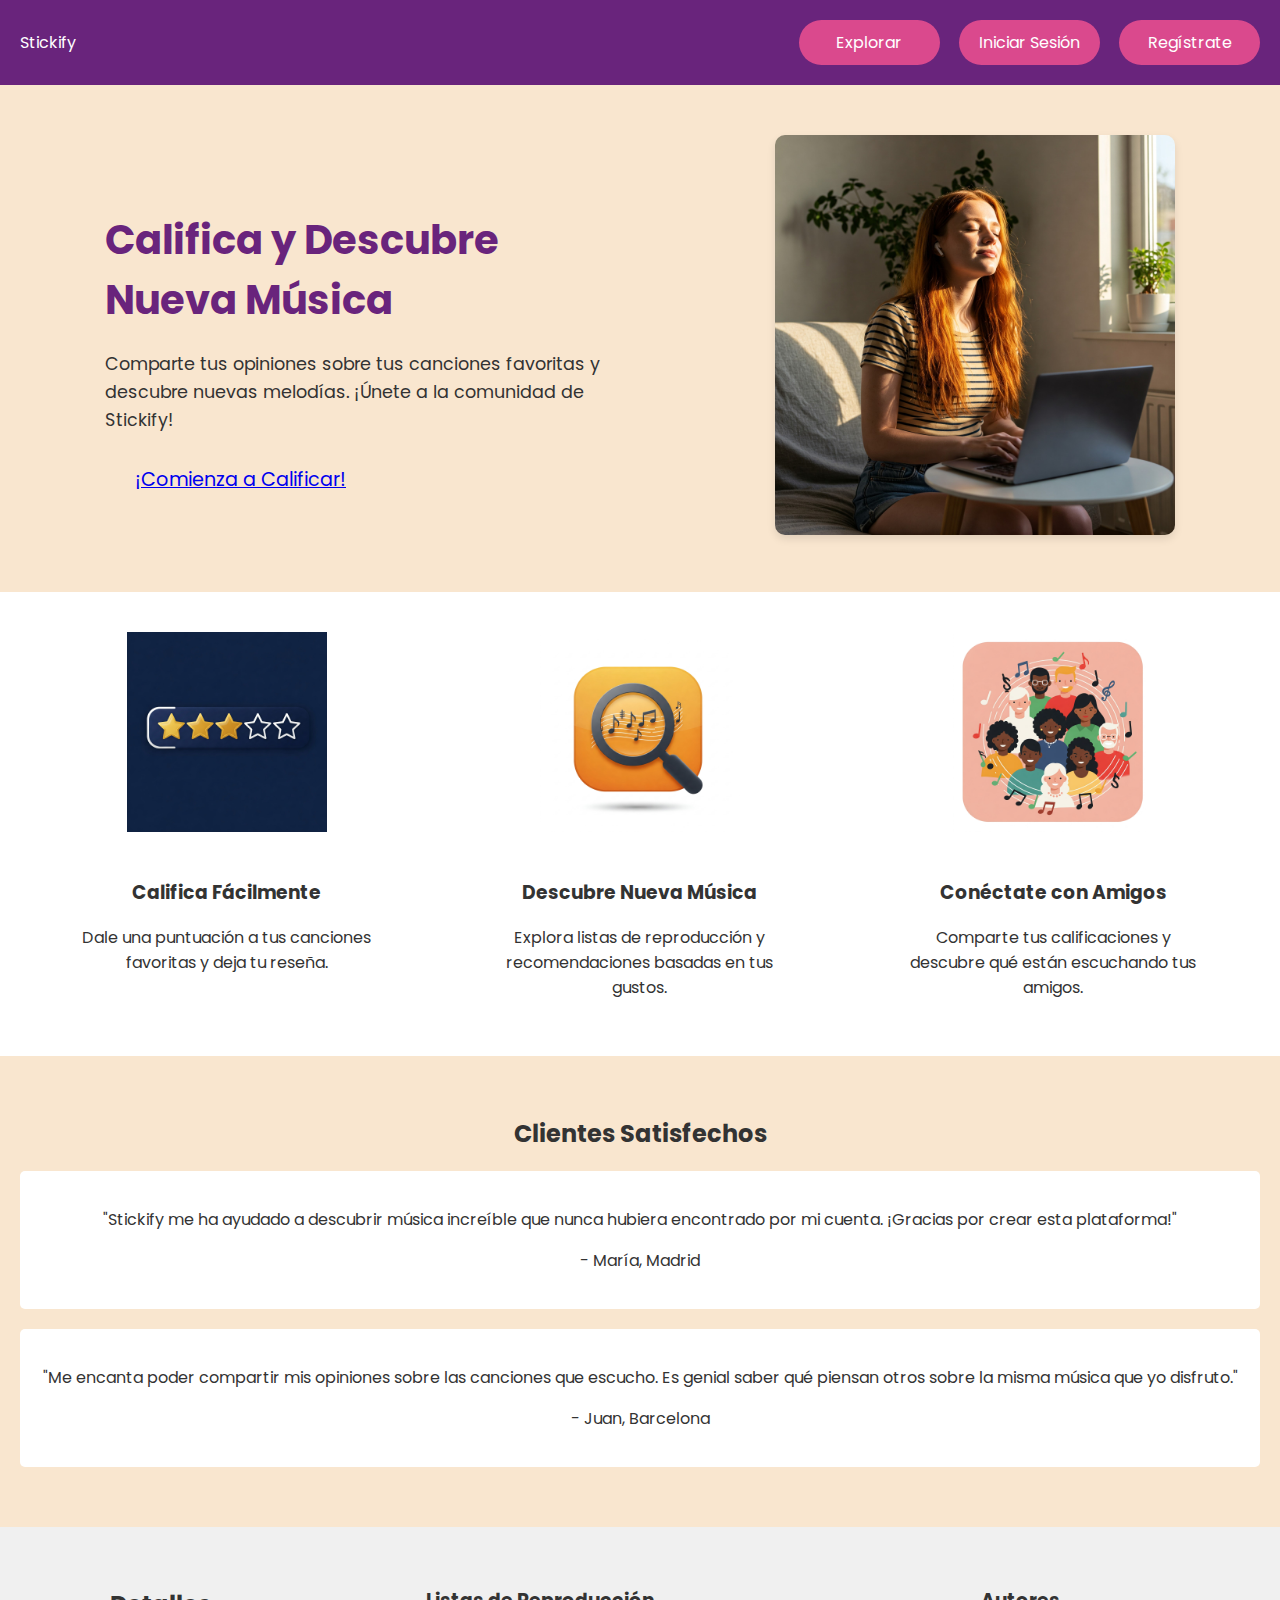
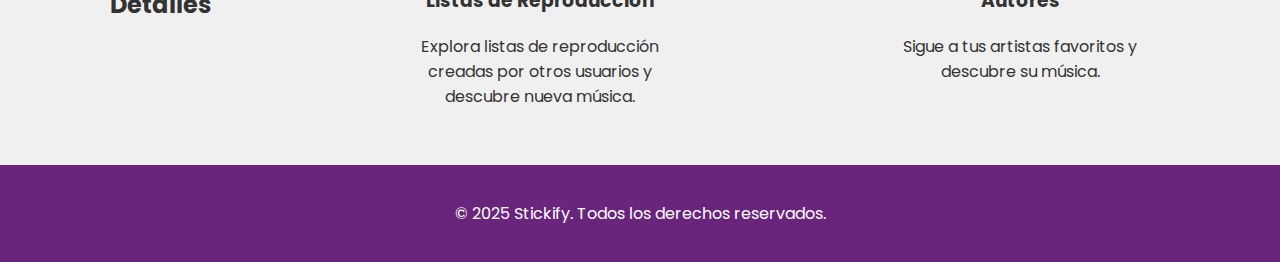
==== index.html @ 4a441a02 "first commit" ====
<!DOCTYPE html>
<html lang="es">
<head>
    <meta charset="UTF-8">
    <meta name="viewport" content="width=device-width, initial-scale=1.0">
    <title>Stickify - Califica y Descubre Música</title>
    <link rel="stylesheet" href="/css/styles.css">
    <link rel="preconnect" href="https://fonts.googleapis.com">
    <link rel="preconnect" href="https://fonts.gstatic.com" crossorigin>
    <link rel="shortcut icon" href="/assets/magnifier.jpg" type="image/x-icon">
    <link href="https://fonts.googleapis.com/css2?family=Poppins:wght@300;400;600;700&display=swap" rel="stylesheet">
</head>
<body>
    <header>
        <div class="logo">Stickify</div>
        <nav class="top-right-buttons">
            <a href="#" class="button">Explorar</a>
            <a href="logIn.html" class="button">Iniciar Sesión</a>
            <a href="signIn.html" class="button primary">Regístrate</a>
        </nav>
    </header>
    <main class="hero">
        <div class="hero-content">
            <h1>Califica y Descubre Nueva Música</h1>
            <p>Comparte tus opiniones sobre tus canciones favoritas y descubre nuevas melodías. ¡Únete a la comunidad de Stickify!</p>
            <a href="logIn.html" class="button primary large">¡Comienza a Calificar!</a>
        </div>
        <div class="hero-image">
            <img src="/assets/imageBanner.jpg" alt="Música en Stickify">
        </div>
    </main>
    <section class="features">
        <div class="feature">
            <img src="/assets/stars.jpg" alt="Icono de calificación">
            <h3>Califica Fácilmente</h3>
            <p>Dale una puntuación a tus canciones favoritas y deja tu reseña.</p>
        </div>
        <div class="feature">
            <img src="/assets/magnifier.jpg" alt="Icono de descubrimiento">
            <h3>Descubre Nueva Música</h3>
            <p>Explora listas de reproducción y recomendaciones basadas en tus gustos.</p>
        </div>
        <div class="feature">
            <img src="/assets/people.jpg" alt="Icono de comunidad">
            <h3>Conéctate con Amigos</h3>
            <p>Comparte tus calificaciones y descubre qué están escuchando tus amigos.</p>
        </div>
    </section>
    <section class="testimonials">
        <h2>Clientes Satisfechos</h2>
        <div class="testimonial">
            <p>"Stickify me ha ayudado a descubrir música increíble que nunca hubiera encontrado por mi cuenta. ¡Gracias por crear esta plataforma!"</p>
            <p>- María, Madrid</p>
        </div>
        <div class="testimonial">
            <p>"Me encanta poder compartir mis opiniones sobre las canciones que escucho. Es genial saber qué piensan otros sobre la misma música que yo disfruto."</p>
            <p>- Juan, Barcelona</p>
        </div>
    </section>
    <section class="details">
        <h2>Detalles</h2>
        <div class="detail">
            <h3>Listas de Reproducción</h3>
            <p>Explora listas de reproducción creadas por otros usuarios y descubre nueva música.</p>
        </div>
        <div class="detail">
            <h3>Autores</h3>
            <p>Sigue a tus artistas favoritos y descubre su música.</p>
        </div>
    </section>
    <footer>
        <p>&copy; 2025 Stickify. Todos los derechos reservados.</p>
    </footer>
</body>
</html>
---- css/styles.css ----
body {
  font-family: 'Poppins', sans-serif;
  margin: 0;
  padding: 0;
  background-color: #F9E6CF; /* Fondo claro */
  color: #333;
  overflow-x: hidden;
}

header {
  background-color: #69247C; /* Morado oscuro para el header */
  color: #fff;
  padding: 20px;
  display: flex;
  justify-content: space-between;
  align-items: center;
}

header a{
  padding: 10px 20px;
  background-color: #DA498D;
  color: white;
  text-decoration: none;
  border: none;
  border-radius: 1.5rem;
  font-size: 16px;
  cursor: pointer;
  transition: background-color 0.3s ease, transform 0.3s ease;
  animation: slideIn 0.5s ease-out 0.2s; 
  text-align: center;
}
.header .logo {
  font-size: 1.8em;
  font-weight: 700;
}

.top-right-buttons{
  display: grid;
  gap: 1.2rem;
  grid-template-columns: repeat(3, 1fr);
  
}
.header nav.top-right-buttons a.button {
  background-color: #DA498D; /* Rosa para botones */
  color: #fff;
  padding: 10px 20px;
  border-radius: 5px;
  text-decoration: none;
  margin-left: 10px;
}

.header nav.top-right-buttons a.button.primary {
  background-color: #FAC67A; /* Amarillo para el botón principal */
  color: #333;
}

main.hero {
  display: flex;
  justify-content: space-around;
  align-items: center;
  padding: 50px 20px;
}

.hero .hero-content {
  max-width: 500px;
}

.hero .hero-content h1 {
  color: #69247C;
  font-size: 2.5em;
  margin-bottom: 20px;
}

.hero .hero-content p {
  font-size: 1.1em;
  line-height: 1.6;
  margin-bottom: 30px;
}

.hero .hero-content a.button.primary.large {
  font-size: 1.2em;
  padding: 15px 30px;
}

.hero .hero-image img {
  max-width: 400px;
  border-radius: 10px;
  box-shadow: 0 4px 8px rgba(0, 0, 0, 0.1);
}

section.features {
  display: flex;
  justify-content: space-around;
  padding: 40px 20px;
  background-color: #fff;
}

.features .feature {
  text-align: center;
  max-width: 300px;
}

.features .feature img {
  width: 200px;
  margin-bottom: 20px;
}

section.testimonials {
  padding: 40px 20px;
  text-align: center;
}

.testimonials .testimonial {
  margin-bottom: 20px;
  padding: 20px;
  background-color: #fff;
  border-radius: 5px;
}

section.details {
  padding: 40px 20px;
  display: flex;
  justify-content: space-around;
  background-color: #f0f0f0;
}

.details .detail {
  text-align: center;
  max-width: 300px;
}

footer {
  text-align: center;
  padding: 20px;
  background-color: #69247C;
  color: #fff;
}

/* Media Queries para Responsividad */
@media (max-width: 768px) {
  .hero-image img{
    margin-top: 1.5rem;
    width: 20rem;
  }
  
  .top-right-buttons{
    display: grid;
    grid-template-columns: repeat(1, 1fr);
    
  }
  main.hero, section.features, section.details {
      flex-direction: column; /* Apilar elementos en pantallas pequeñas */
      align-items: center;
  }

  .hero .hero-content, .hero .hero-image, .features .feature, .details .detail {
      max-width: 100%; /* Ocupar todo el ancho en pantallas pequeñas */
  }
}
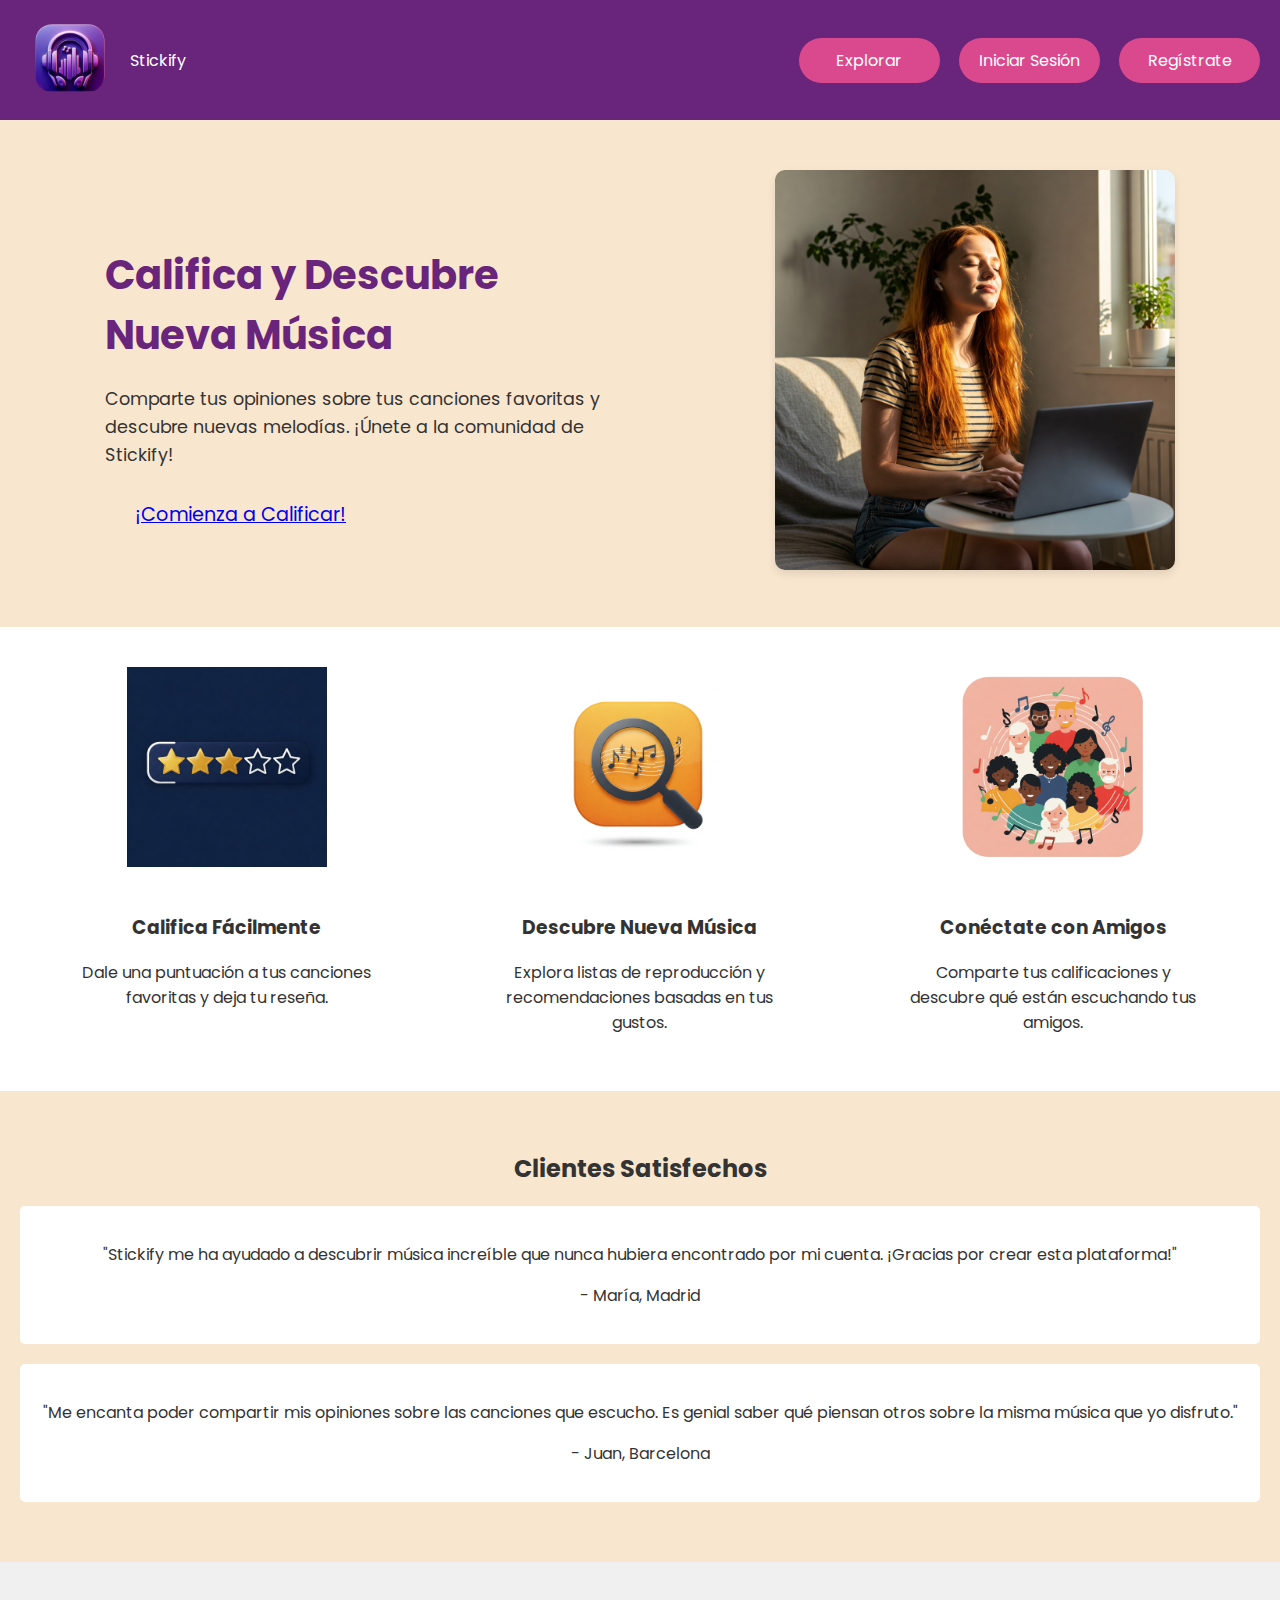
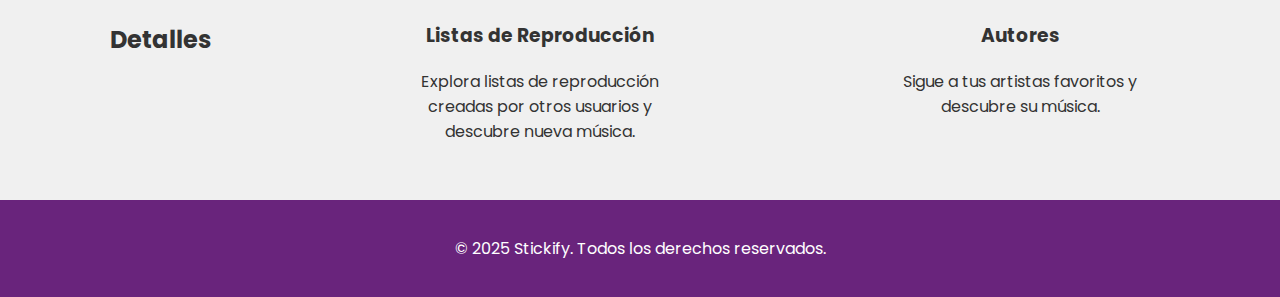
==== commit c2891b8e: "Updated icon and css" ====
--- a/index.html
+++ b/index.html
@@ -7,12 +7,14 @@
     <link rel="stylesheet" href="/css/styles.css">
     <link rel="preconnect" href="https://fonts.googleapis.com">
     <link rel="preconnect" href="https://fonts.gstatic.com" crossorigin>
-    <link rel="shortcut icon" href="/assets/magnifier.jpg" type="image/x-icon">
+    <link rel="shortcut icon" href="/assets/icoStickify.png" type="image/x-icon">
     <link href="https://fonts.googleapis.com/css2?family=Poppins:wght@300;400;600;700&display=swap" rel="stylesheet">
 </head>
 <body>
     <header>
-        <div class="logo">Stickify</div>
+        <div class="logo">
+            <img src="/assets/icoStickify.png" class="logo-img">Stickify
+        </div>
         <nav class="top-right-buttons">
             <a href="#" class="button">Explorar</a>
             <a href="logIn.html" class="button">Iniciar Sesión</a>
--- a/css/styles.css
+++ b/css/styles.css
@@ -4,7 +4,6 @@
   padding: 0;
   background-color: #F9E6CF; /* Fondo claro */
   color: #333;
-  overflow-x: hidden;
 }
 
 header {
@@ -14,6 +13,8 @@
   display: flex;
   justify-content: space-between;
   align-items: center;
+  height: 80px;
+  overflow: hidden;
 }
 
 header a{
@@ -32,6 +33,18 @@
 .header .logo {
   font-size: 1.8em;
   font-weight: 700;
+}
+
+.logo {
+  display: flex;
+  align-items: center; /* Alinea verticalmente la imagen y el texto */
+  gap: 10px; /* Espacio entre la imagen y la palabra "Stickify" */
+}
+
+.logo-img {
+  width: 100px;  /* Ajusta el tamaño del logo */
+  height: auto;  /* Mantiene la proporción */
+  max-height: 100px;
 }
 
 .top-right-buttons{
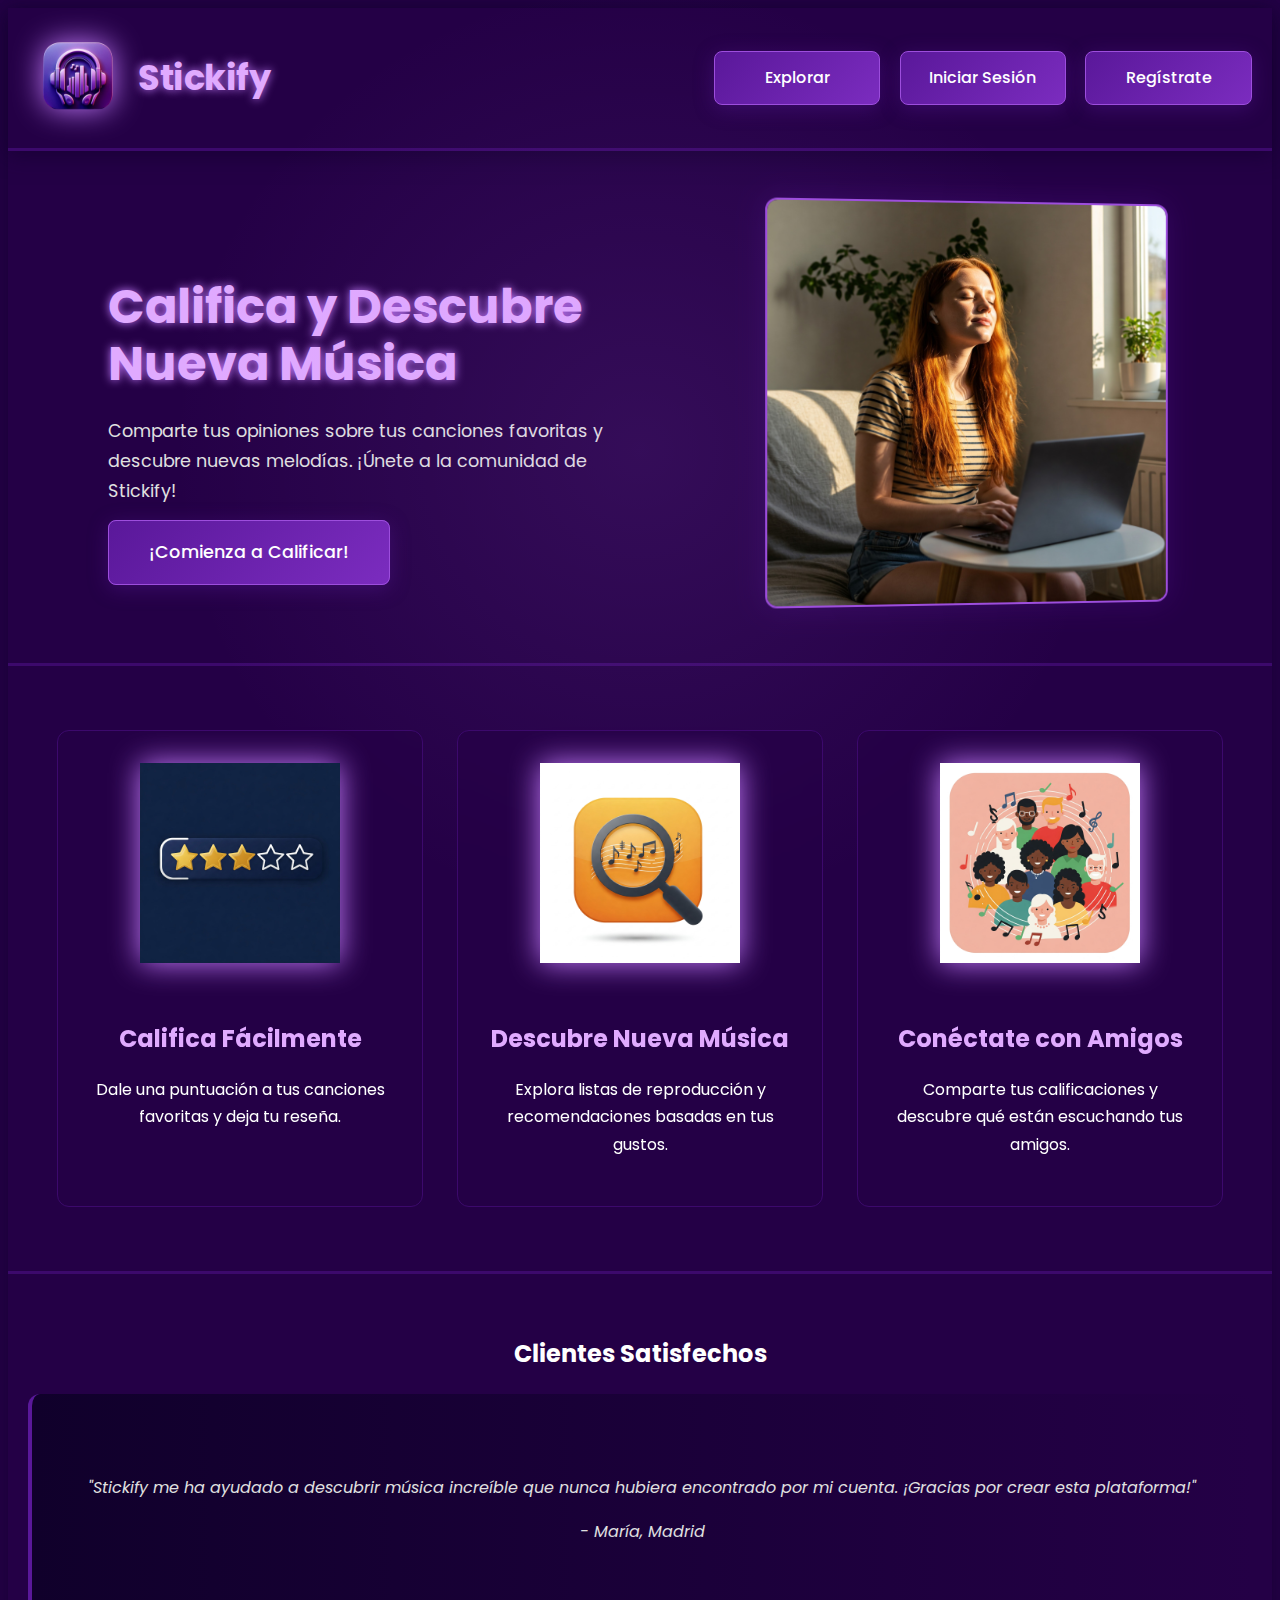
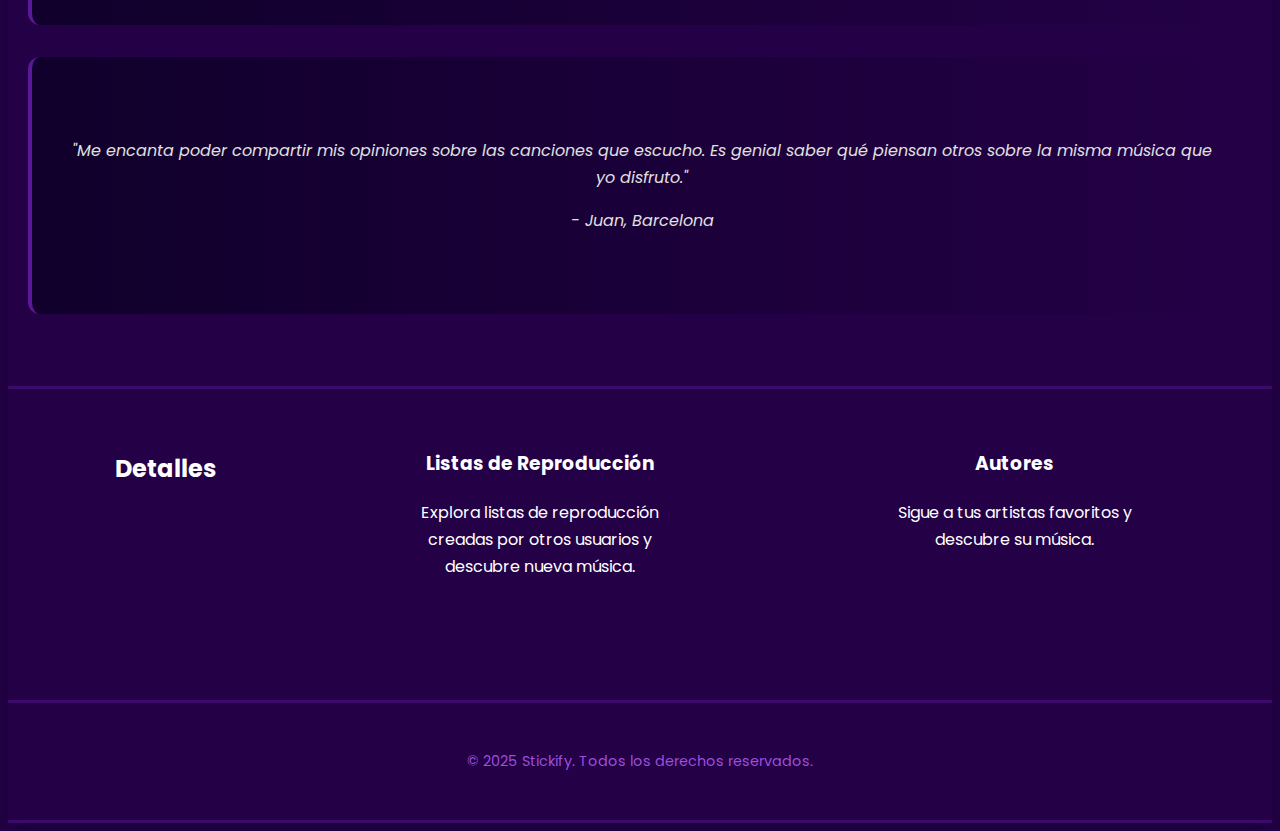
==== commit 1d893cb4: "ALL CSS CHANGES" ====
--- a/index.html
+++ b/index.html
@@ -1,15 +1,18 @@
 <!DOCTYPE html>
 <html lang="es">
+
 <head>
     <meta charset="UTF-8">
     <meta name="viewport" content="width=device-width, initial-scale=1.0">
     <title>Stickify - Califica y Descubre Música</title>
+    <link rel="stylesheet" href="/css/background.css">
     <link rel="stylesheet" href="/css/styles.css">
     <link rel="preconnect" href="https://fonts.googleapis.com">
     <link rel="preconnect" href="https://fonts.gstatic.com" crossorigin>
     <link rel="shortcut icon" href="/assets/icoStickify.png" type="image/x-icon">
     <link href="https://fonts.googleapis.com/css2?family=Poppins:wght@300;400;600;700&display=swap" rel="stylesheet">
 </head>
+
 <body>
     <header>
         <div class="logo">
@@ -24,7 +27,8 @@
     <main class="hero">
         <div class="hero-content">
             <h1>Califica y Descubre Nueva Música</h1>
-            <p>Comparte tus opiniones sobre tus canciones favoritas y descubre nuevas melodías. ¡Únete a la comunidad de Stickify!</p>
+            <p>Comparte tus opiniones sobre tus canciones favoritas y descubre nuevas melodías. ¡Únete a la comunidad de
+                Stickify!</p>
             <a href="logIn.html" class="button primary large">¡Comienza a Calificar!</a>
         </div>
         <div class="hero-image">
@@ -51,11 +55,13 @@
     <section class="testimonials">
         <h2>Clientes Satisfechos</h2>
         <div class="testimonial">
-            <p>"Stickify me ha ayudado a descubrir música increíble que nunca hubiera encontrado por mi cuenta. ¡Gracias por crear esta plataforma!"</p>
+            <p>"Stickify me ha ayudado a descubrir música increíble que nunca hubiera encontrado por mi cuenta. ¡Gracias
+                por crear esta plataforma!"</p>
             <p>- María, Madrid</p>
         </div>
         <div class="testimonial">
-            <p>"Me encanta poder compartir mis opiniones sobre las canciones que escucho. Es genial saber qué piensan otros sobre la misma música que yo disfruto."</p>
+            <p>"Me encanta poder compartir mis opiniones sobre las canciones que escucho. Es genial saber qué piensan
+                otros sobre la misma música que yo disfruto."</p>
             <p>- Juan, Barcelona</p>
         </div>
     </section>
@@ -73,5 +79,8 @@
     <footer>
         <p>&copy; 2025 Stickify. Todos los derechos reservados.</p>
     </footer>
+
+    <script src="/js/scroll.js"></script>
 </body>
+
 </html>--- a/css/background.css
+++ b/css/background.css
@@ -0,0 +1,26 @@
+:root {
+  --deep-space: #10002B;
+  --void: #240046;
+  --galaxy-core: #3C096C;
+  --neon-purple: #5A189A;    
+  --electric-violet: #7B2CBF;
+  --cyber-lavender: #9D4EDD; 
+  --quantum-glow: #C77DFF;   
+  --hologram: #E0AAFF;       
+
+  
+  --font-primary: 'Poppins', sans-serif;
+  --text-primary: #FFFFFF;
+  --text-secondary: #E0E0E0;
+  --text-glow: 0 0 10px var(--quantum-glow);
+}
+
+
+body {
+  background: var(--void);
+  border-bottom: 3px solid var(--galaxy-core);
+  box-shadow: 0 4px 20px rgba(16, 0, 43, 0.6);
+  color: var(--text-primary);
+  font-family: var(--font-primary);
+  line-height: 1.7;
+}
--- a/css/styles.css
+++ b/css/styles.css
@@ -1,50 +1,38 @@
-body {
-  font-family: 'Poppins', sans-serif;
-  margin: 0;
-  padding: 0;
-  background-color: #F9E6CF; /* Fondo claro */
-  color: #333;
-}
-
 header {
-  background-color: #69247C; /* Morado oscuro para el header */
-  color: #fff;
+  background: var(--void);
+  padding: 1.5rem 2rem;
+  border-bottom: 3px solid var(--galaxy-core);
+  box-shadow: 0 4px 20px rgba(16, 0, 43, 0.6);
   padding: 20px;
   display: flex;
   justify-content: space-between;
   align-items: center;
-  height: 80px;
-  overflow: hidden;
-}
-
-header a{
-  padding: 10px 20px;
-  background-color: #DA498D;
-  color: white;
-  text-decoration: none;
-  border: none;
-  border-radius: 1.5rem;
-  font-size: 16px;
-  cursor: pointer;
-  transition: background-color 0.3s ease, transform 0.3s ease;
-  animation: slideIn 0.5s ease-out 0.2s; 
-  text-align: center;
-}
-.header .logo {
-  font-size: 1.8em;
-  font-weight: 700;
-}
-
-.logo {
-  display: flex;
-  align-items: center; /* Alinea verticalmente la imagen y el texto */
-  gap: 10px; /* Espacio entre la imagen y la palabra "Stickify" */
-}
-
-.logo-img {
-  width: 100px;  /* Ajusta el tamaño del logo */
-  height: auto;  /* Mantiene la proporción */
-  max-height: 100px;
+}
+
+.button {
+  padding: 0.8rem 1.8rem;
+  border-radius: 8px;
+  font-weight: 500;
+  transition: all 0.3s cubic-bezier(0.4, 0, 0.2, 1);
+  background: linear-gradient(135deg, var(--neon-purple) 0%, var(--electric-violet) 100%);
+  border: 1px solid var(--cyber-lavender);
+  color: var(--text-primary);
+  box-shadow: 0 4px 20px rgba(90, 24, 154, 0.4);
+  text-align: center;
+  position: relative;
+  z-index: 1;
+}
+
+
+.button:hover {
+  transform: translateY(-2px);
+  box-shadow: 0 6px 25px rgba(123, 44, 191, 0.6);
+  background: linear-gradient(135deg, var(--electric-violet) 0%, var(--neon-purple) 100%);
+}
+
+.button.large {
+  padding: 1.2rem 2.5rem;
+  font-size: 1.1rem;
 }
 
 .top-right-buttons{
@@ -53,18 +41,28 @@
   grid-template-columns: repeat(3, 1fr);
   
 }
-.header nav.top-right-buttons a.button {
-  background-color: #DA498D; /* Rosa para botones */
-  color: #fff;
-  padding: 10px 20px;
-  border-radius: 5px;
+
+header a{
   text-decoration: none;
-  margin-left: 10px;
-}
-
-.header nav.top-right-buttons a.button.primary {
-  background-color: #FAC67A; /* Amarillo para el botón principal */
-  color: #333;
+}
+
+.logo {
+  display: flex;
+  align-items: center;
+  gap: 10px;
+  color: var(--hologram);
+  font-size: 2.2rem;
+  font-weight: 700;
+  text-shadow: var(--text-glow);
+  letter-spacing: -0.5px;
+}
+
+.logo-img {
+  width: 100px;
+  height: auto;
+  max-height: 100px;
+  filter: drop-shadow(0 0 15px var(--quantum-glow));
+
 }
 
 main.hero {
@@ -78,44 +76,81 @@
   max-width: 500px;
 }
 
+.hero:before {
+  content: '';
+  position: absolute;
+  inset: 0;
+  background: radial-gradient(circle at 50% 50%, rgba(199, 125, 255, 0.1) 0%, transparent 60%);
+  z-index: 0;
+}
+
+
 .hero .hero-content h1 {
-  color: #69247C;
-  font-size: 2.5em;
-  margin-bottom: 20px;
+  color: var(--hologram);
+  font-size: 3rem;
+  line-height: 1.2;
+  text-shadow: var(--text-glow);
+  margin-bottom: 1.5rem;
 }
 
 .hero .hero-content p {
-  font-size: 1.1em;
-  line-height: 1.6;
-  margin-bottom: 30px;
+  color: var(--text-secondary);
+  font-size: 1.1rem;
+  max-width: 600px;
+  margin-bottom: 2rem;
+  
 }
 
 .hero .hero-content a.button.primary.large {
-  font-size: 1.2em;
-  padding: 15px 30px;
+  text-decoration: none;
 }
 
 .hero .hero-image img {
   max-width: 400px;
   border-radius: 10px;
   box-shadow: 0 4px 8px rgba(0, 0, 0, 0.1);
+  border-radius: 12px;
+  border: 2px solid var(--cyber-lavender);
+  box-shadow: 0 0 30px rgba(90, 24, 154, 0.3);
+  transform: perspective(1000px) rotateY(5deg);
 }
 
 section.features {
   display: flex;
   justify-content: space-around;
   padding: 40px 20px;
-  background-color: #fff;
+  background: var(--void);
+  padding: 4rem 2rem;
+  border-top: 3px solid var(--galaxy-core);
+  border-bottom: 3px solid var(--galaxy-core);
 }
 
 .features .feature {
   text-align: center;
   max-width: 300px;
+  background: rgba(36, 0, 70, 0.6);
+  padding: 2rem;
+  border-radius: 12px;
+  border: 1px solid var(--galaxy-core);
+  backdrop-filter: blur(8px);
+  transition: transform 0.3s ease;
+}
+
+.feature:hover {
+  transform: translateY(-5px);
 }
 
 .features .feature img {
   width: 200px;
   margin-bottom: 20px;
+  filter: drop-shadow(0 0 15px var(--quantum-glow));
+  margin-bottom: 1.5rem;
+}
+
+.feature h3 {
+  color: var(--hologram);
+  font-size: 1.5rem;
+  margin-bottom: 1rem;
 }
 
 section.testimonials {
@@ -124,17 +159,31 @@
 }
 
 .testimonials .testimonial {
-  margin-bottom: 20px;
-  padding: 20px;
-  background-color: #fff;
-  border-radius: 5px;
+  background: linear-gradient(to right, var(--deep-space) 0%, var(--void) 100%);
+  padding: 4rem 2rem;
+}
+
+
+.testimonial {
+  background: rgba(36, 0, 70, 0.8);
+  padding: 2rem;
+  border-radius: 12px;
+  border-left: 4px solid var(--neon-purple);
+  margin-bottom: 2rem;
+}
+
+
+.testimonial p {
+  color: var(--text-secondary);
+  font-style: italic;
 }
 
 section.details {
+  display: flex;
+  justify-content: space-around;
   padding: 40px 20px;
-  display: flex;
-  justify-content: space-around;
-  background-color: #f0f0f0;
+  background: var(--void);
+  border-top: 3px solid var(--galaxy-core);
 }
 
 .details .detail {
@@ -143,16 +192,25 @@
 }
 
 footer {
-  text-align: center;
-  padding: 20px;
-  background-color: #69247C;
-  color: #fff;
-}
-
-/* Media Queries para Responsividad */
+  background: var(--void);
+  padding: 2rem;
+  text-align: center;
+  border-top: 3px solid var(--galaxy-core);
+  margin-top: 4rem;
+}
+
+footer p {
+  color: var(--cyber-lavender);
+  font-size: 0.9rem;
+}
+
 @media (max-width: 768px) {
+  
+  header{
+    height: 12rem;
+  }
   .hero-image img{
-    margin-top: 1.5rem;
+    margin-top: 3rem;
     width: 20rem;
   }
   
@@ -162,11 +220,11 @@
     
   }
   main.hero, section.features, section.details {
-      flex-direction: column; /* Apilar elementos en pantallas pequeñas */
+      flex-direction: column;
       align-items: center;
   }
 
   .hero .hero-content, .hero .hero-image, .features .feature, .details .detail {
-      max-width: 100%; /* Ocupar todo el ancho en pantallas pequeñas */
-  }
-}+      max-width: 100%;
+  }
+}
